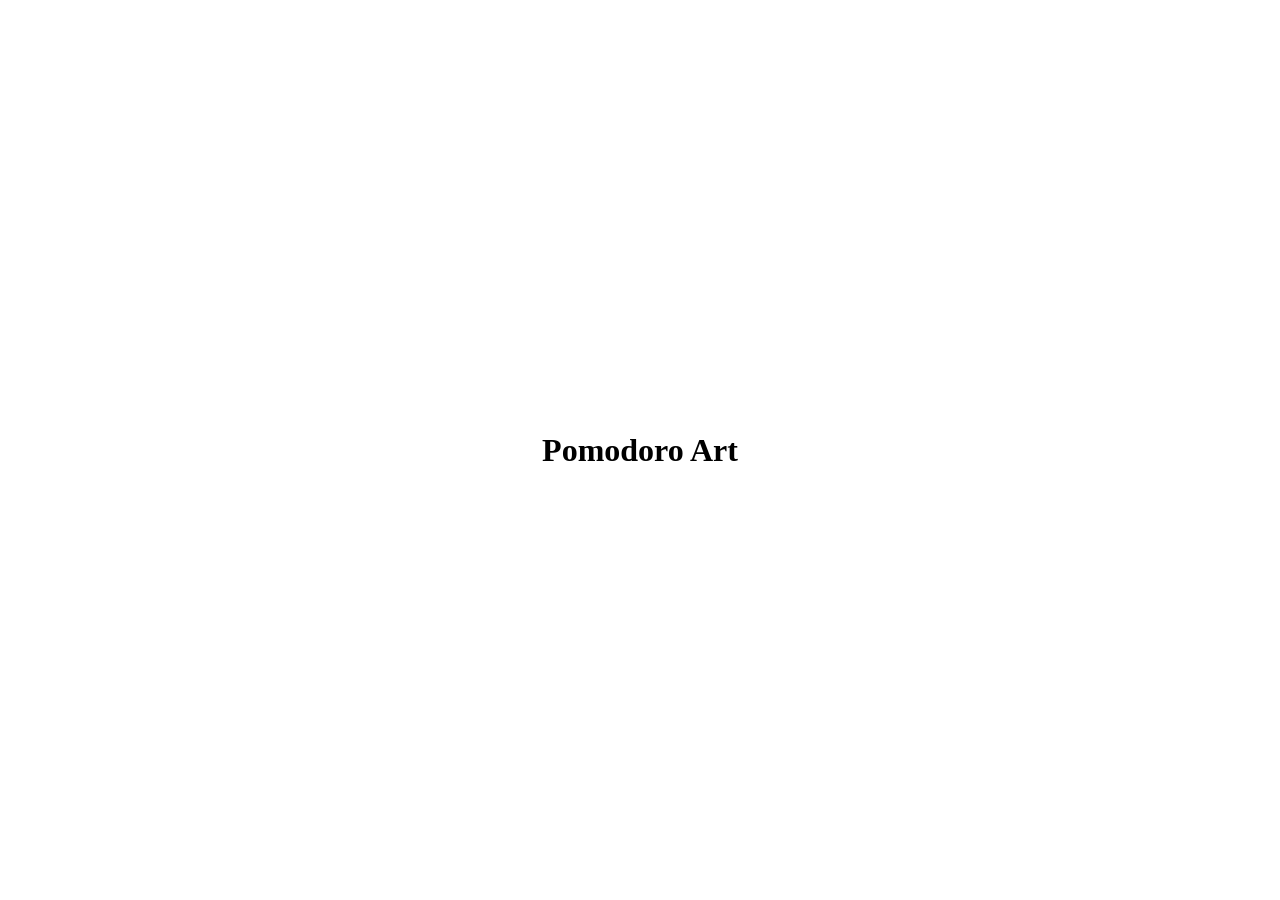
==== index.html @ 82a4e2d8 "Add simple Pomodoro Art page Co-Authored-By: Claude Sonnet 5.5 <noreply@anthropic.com> Claude-Sessio" ====
<!DOCTYPE html>
<html lang="en">
<head>
  <meta charset="UTF-8">
  <meta name="viewport" content="width=device-width, initial-scale=1.0">
  <title>Pomodoro Art</title>
  <link rel="stylesheet" href="style.css">
</head>
<body>
  <h1>Pomodoro Art</h1>
  <script src="script.js"></script>
</body>
</html>
---- style.css ----
body {
  margin: 0;
  height: 100vh;
  display: flex;
  align-items: center;
  justify-content: center;
}
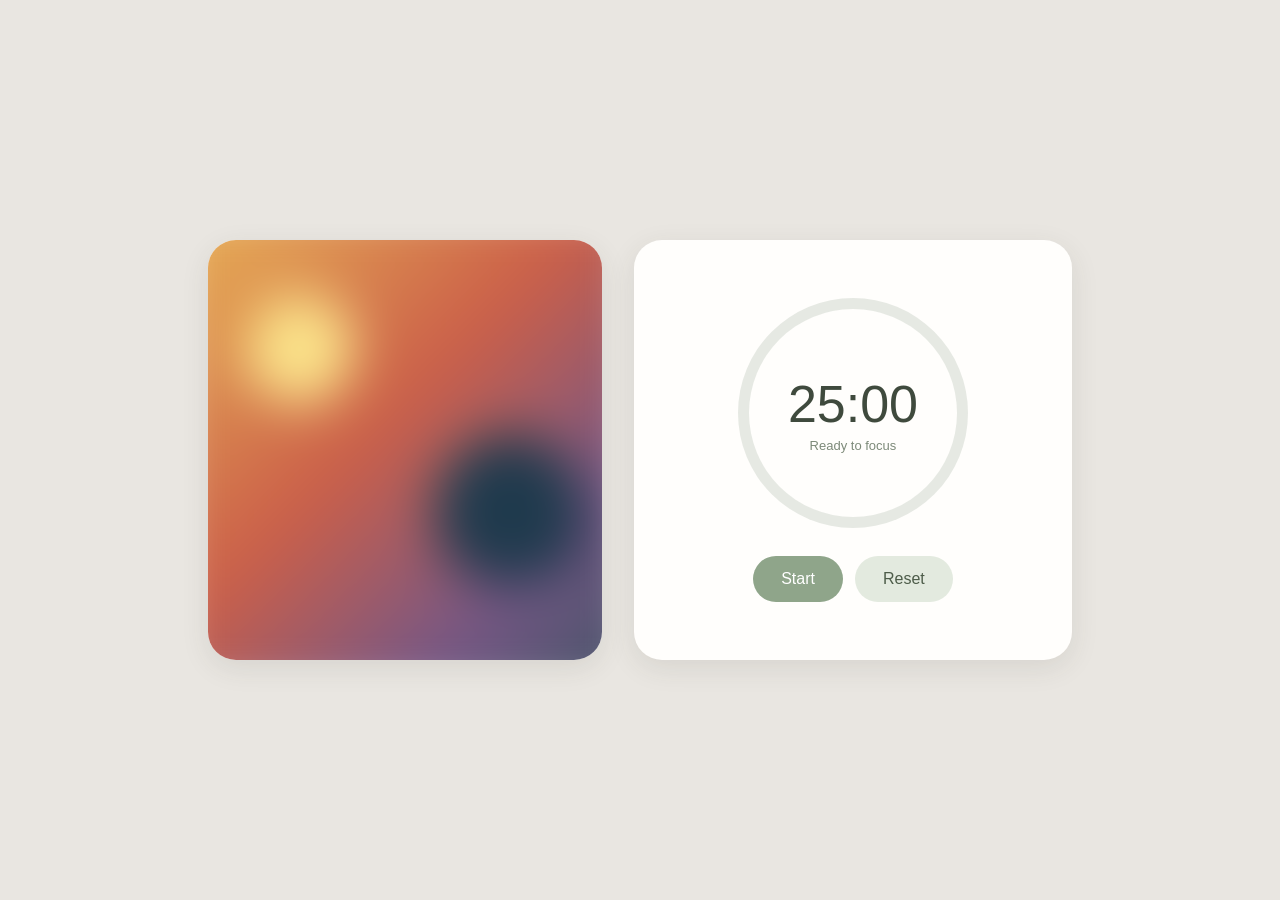
==== commit 47ef248c: "Build first screen: Before starting Co-Authored-By: Claude Sonnet 5.5 <noreply@anthropic.com> Claude" ====
--- a/index.html
+++ b/index.html
@@ -7,7 +7,23 @@
   <link rel="stylesheet" href="style.css">
 </head>
 <body>
-  <h1>Pomodoro Art</h1>
+  <main class="screen">
+    <div class="card art" role="img" aria-label="Blurred artwork placeholder">
+      <div class="art-img"></div>
+    </div>
+    <div class="card panel">
+      <div class="ring">
+        <div class="ring-in">
+          <div class="time">25:00</div>
+          <p class="label">Ready to focus</p>
+        </div>
+      </div>
+      <div class="buttons">
+        <button type="button" class="btn primary">Start</button>
+        <button type="button" class="btn secondary">Reset</button>
+      </div>
+    </div>
+  </main>
   <script src="script.js"></script>
 </body>
 </html>
--- a/style.css
+++ b/style.css
@@ -1,7 +1,145 @@
+* {
+  box-sizing: border-box;
+  margin: 0;
+  padding: 0;
+}
+
 body {
-  margin: 0;
-  height: 100vh;
+  min-height: 100vh;
   display: flex;
   align-items: center;
   justify-content: center;
+  font-family: "Helvetica Neue", Arial, sans-serif;
+  background: #e9e6e1;
+  color: #3d3a36;
 }
+
+/* Phone: painting on top, timer below */
+.screen {
+  width: 100%;
+  max-width: 480px;
+  padding: 28px 20px 32px;
+  display: flex;
+  flex-direction: column;
+  gap: 20px;
+}
+
+.card {
+  background: #fffefc;
+  border-radius: 28px;
+  box-shadow: 0 8px 28px rgba(60, 55, 45, 0.1);
+}
+
+.art {
+  position: relative;
+  overflow: hidden;
+  aspect-ratio: 1 / 1;
+}
+
+/* Placeholder painting: blurred coloured shapes */
+.art-img {
+  position: absolute;
+  inset: -40px;
+  filter: blur(26px);
+  background:
+    radial-gradient(circle at 28% 30%, #fbe38a 0 11%, transparent 11.5%),
+    radial-gradient(circle at 72% 62%, #1f3a4d 0 16%, transparent 16.5%),
+    repeating-linear-gradient(115deg, transparent 0 38px, rgba(255, 255, 255, 0.35) 38px 46px),
+    linear-gradient(135deg, #e9b44c 0%, #c8553d 45%, #6d4c7d 75%, #2f4858 100%);
+}
+
+.panel {
+  padding: 28px 20px;
+  display: flex;
+  flex-direction: column;
+  align-items: center;
+}
+
+.ring {
+  --size: 200px;
+  --p: 0;
+  width: var(--size);
+  height: var(--size);
+  border-radius: 50%;
+  background: conic-gradient(#8fa58a calc(var(--p) * 1%), #e6e9e3 0);
+  display: grid;
+  place-items: center;
+}
+
+.ring-in {
+  width: calc(100% - 22px);
+  height: calc(100% - 22px);
+  border-radius: 50%;
+  background: #fffefc;
+  display: flex;
+  flex-direction: column;
+  align-items: center;
+  justify-content: center;
+}
+
+.time {
+  font-size: 52px;
+  font-weight: 300;
+  color: #3f4a3d;
+  font-variant-numeric: tabular-nums;
+}
+
+.label {
+  font-size: 13px;
+  color: #7d8a79;
+  margin-top: 4px;
+}
+
+.buttons {
+  display: flex;
+  gap: 12px;
+  margin-top: 28px;
+  flex-wrap: wrap;
+  justify-content: center;
+}
+
+.btn {
+  font: inherit;
+  font-size: 16px;
+  border: 0;
+  padding: 14px 28px;
+  border-radius: 999px;
+  cursor: pointer;
+}
+
+.btn.primary {
+  background: #8fa58a;
+  color: #fff;
+}
+
+.btn.secondary {
+  background: #e3eadf;
+  color: #4d5c49;
+}
+
+/* Laptop: painting and timer side by side */
+@media (min-width: 700px) {
+  .screen {
+    max-width: 960px;
+    padding: 48px;
+    flex-direction: row;
+    gap: 32px;
+    align-items: stretch;
+  }
+
+  .art {
+    flex: 1.1;
+    aspect-ratio: auto;
+    min-height: 420px;
+  }
+
+  .panel {
+    flex: 1;
+    padding: 40px;
+    justify-content: center;
+  }
+
+  .ring {
+    --size: 230px;
+  }
+}
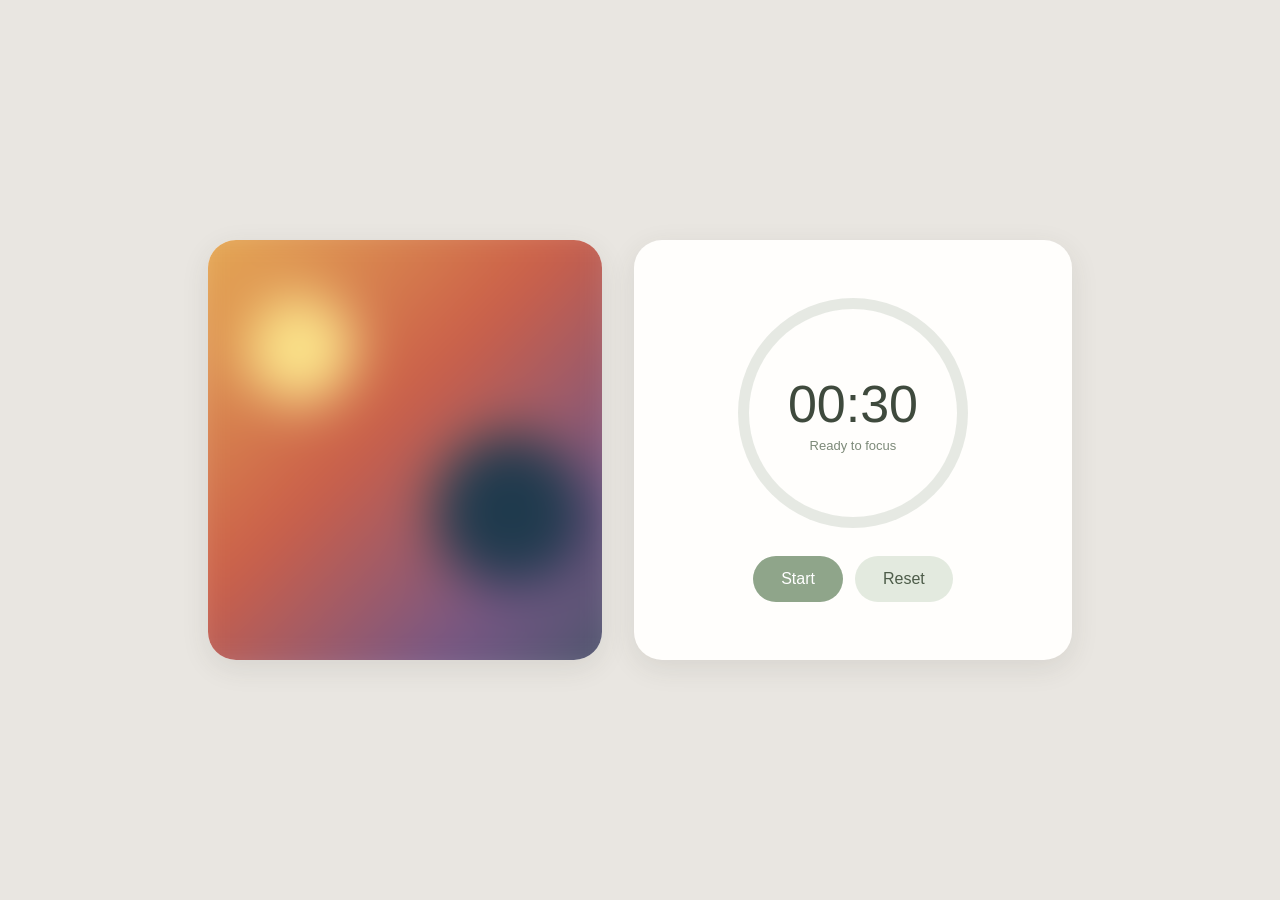
==== commit 8a602fc9: "Set timer to 30 seconds for testing Co-Authored-By: Claude Sonnet 5.5 <noreply@anthropic.com> Claude" ====
--- a/index.html
+++ b/index.html
@@ -9,18 +9,18 @@
 <body>
   <main class="screen">
     <div class="card art" role="img" aria-label="Blurred artwork placeholder">
-      <div class="art-img"></div>
+      <div class="art-img" id="artImg"></div>
     </div>
     <div class="card panel">
-      <div class="ring">
+      <div class="ring" id="ring">
         <div class="ring-in">
-          <div class="time">25:00</div>
-          <p class="label">Ready to focus</p>
+          <div class="time" id="time">00:30</div>
+          <p class="label" id="label">Ready to focus</p>
         </div>
       </div>
       <div class="buttons">
-        <button type="button" class="btn primary">Start</button>
-        <button type="button" class="btn secondary">Reset</button>
+        <button type="button" class="btn primary" id="startPause">Start</button>
+        <button type="button" class="btn secondary" id="reset">Reset</button>
       </div>
     </div>
   </main>
--- a/style.css
+++ b/style.css
@@ -40,7 +40,8 @@
 .art-img {
   position: absolute;
   inset: -40px;
-  filter: blur(26px);
+  filter: blur(var(--blur, 26px));
+  transition: filter 0.3s linear;
   background:
     radial-gradient(circle at 28% 30%, #fbe38a 0 11%, transparent 11.5%),
     radial-gradient(circle at 72% 62%, #1f3a4d 0 16%, transparent 16.5%),
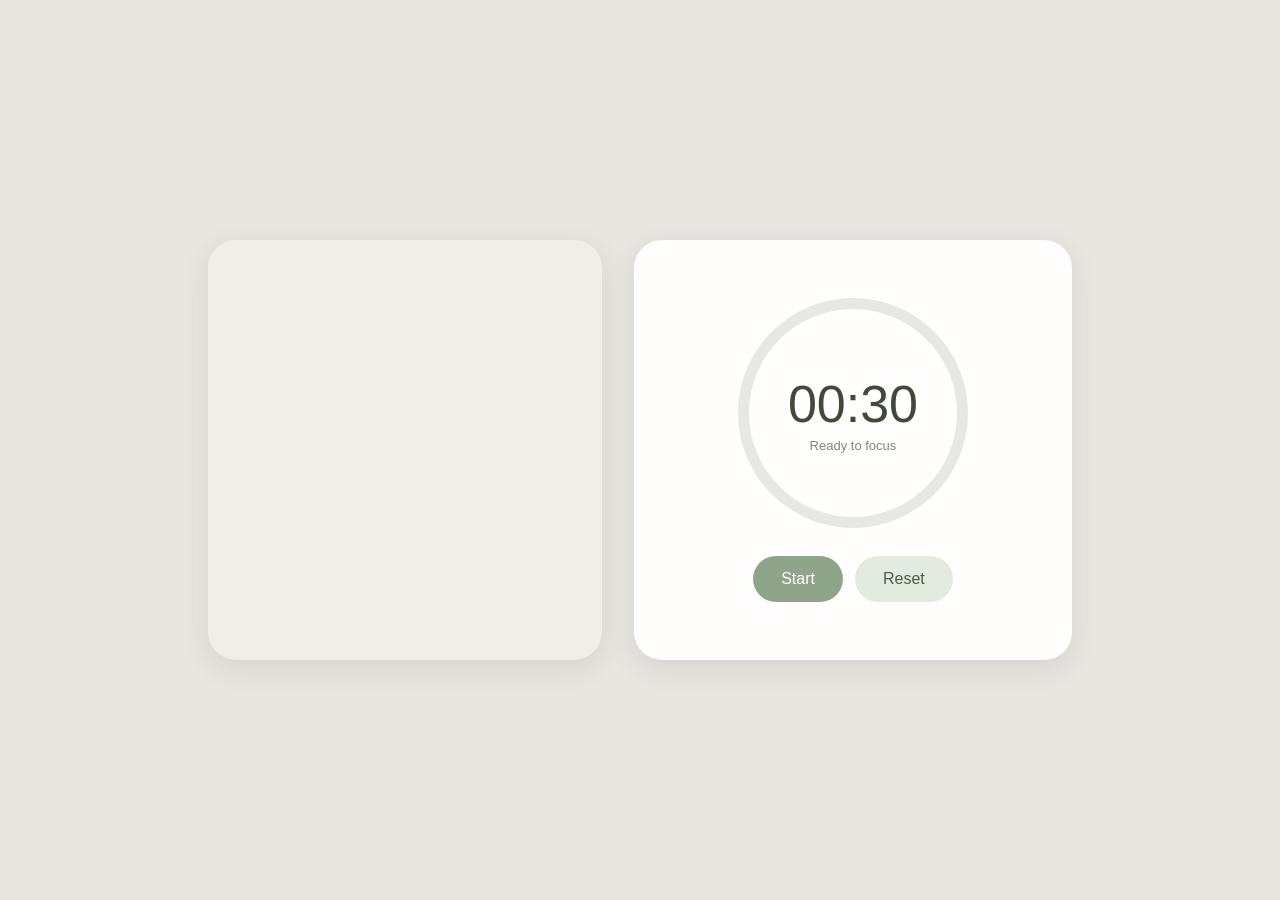
==== commit 8d2b96f5: "Show a real Met painting and its details Co-Authored-By: Claude Sonnet 5.5 <noreply@anthropic.com> C" ====
--- a/index.html
+++ b/index.html
@@ -8,8 +8,8 @@
 </head>
 <body>
   <main class="screen">
-    <div class="card art" role="img" aria-label="Blurred artwork placeholder">
-      <div class="art-img" id="artImg"></div>
+    <div class="card art">
+      <img class="art-img" id="artImg" alt="Artwork">
     </div>
     <div class="card panel">
       <div class="ring" id="ring">
@@ -21,6 +21,13 @@
       <div class="buttons">
         <button type="button" class="btn primary" id="startPause">Start</button>
         <button type="button" class="btn secondary" id="reset">Reset</button>
+        <button type="button" class="btn primary" id="restart" hidden>Restart session</button>
+      </div>
+      <div class="details" id="details" hidden>
+        <p class="name" id="paintingName"></p>
+        <p id="paintingArtist"></p>
+        <p id="paintingYear"></p>
+        <p><a id="paintingLink" target="_blank" rel="noopener noreferrer">Read about this painting on the Met website</a></p>
       </div>
     </div>
   </main>
--- a/style.css
+++ b/style.css
@@ -36,17 +36,23 @@
   aspect-ratio: 1 / 1;
 }
 
-/* Placeholder painting: blurred coloured shapes */
+/* The real painting: always shown whole (never stretched or cut off) */
+.art {
+  background: #f1eeea;
+}
+
 .art-img {
   position: absolute;
-  inset: -40px;
-  filter: blur(var(--blur, 26px));
-  transition: filter 0.3s linear;
-  background:
-    radial-gradient(circle at 28% 30%, #fbe38a 0 11%, transparent 11.5%),
-    radial-gradient(circle at 72% 62%, #1f3a4d 0 16%, transparent 16.5%),
-    repeating-linear-gradient(115deg, transparent 0 38px, rgba(255, 255, 255, 0.35) 38px 46px),
-    linear-gradient(135deg, #e9b44c 0%, #c8553d 45%, #6d4c7d 75%, #2f4858 100%);
+  inset: 16px;
+  width: calc(100% - 32px);
+  height: calc(100% - 32px);
+  object-fit: contain;
+  opacity: 0;
+  transition: opacity 0.3s ease;
+}
+
+.art-img.loaded {
+  opacity: 1;
 }
 
 .panel {
@@ -144,3 +150,30 @@
     --size: 230px;
   }
 }
+
+/* Finished state: painting details */
+[hidden] {
+  display: none !important;
+}
+
+.details {
+  margin-top: 28px;
+  font-size: 15px;
+  line-height: 1.6;
+  text-align: center;
+  color: #4d5c49;
+}
+
+.details p {
+  overflow-wrap: anywhere;
+}
+
+.details .name {
+  font-size: 19px;
+  font-weight: 600;
+  color: #3f4a3d;
+}
+
+.details a {
+  color: inherit;
+}
